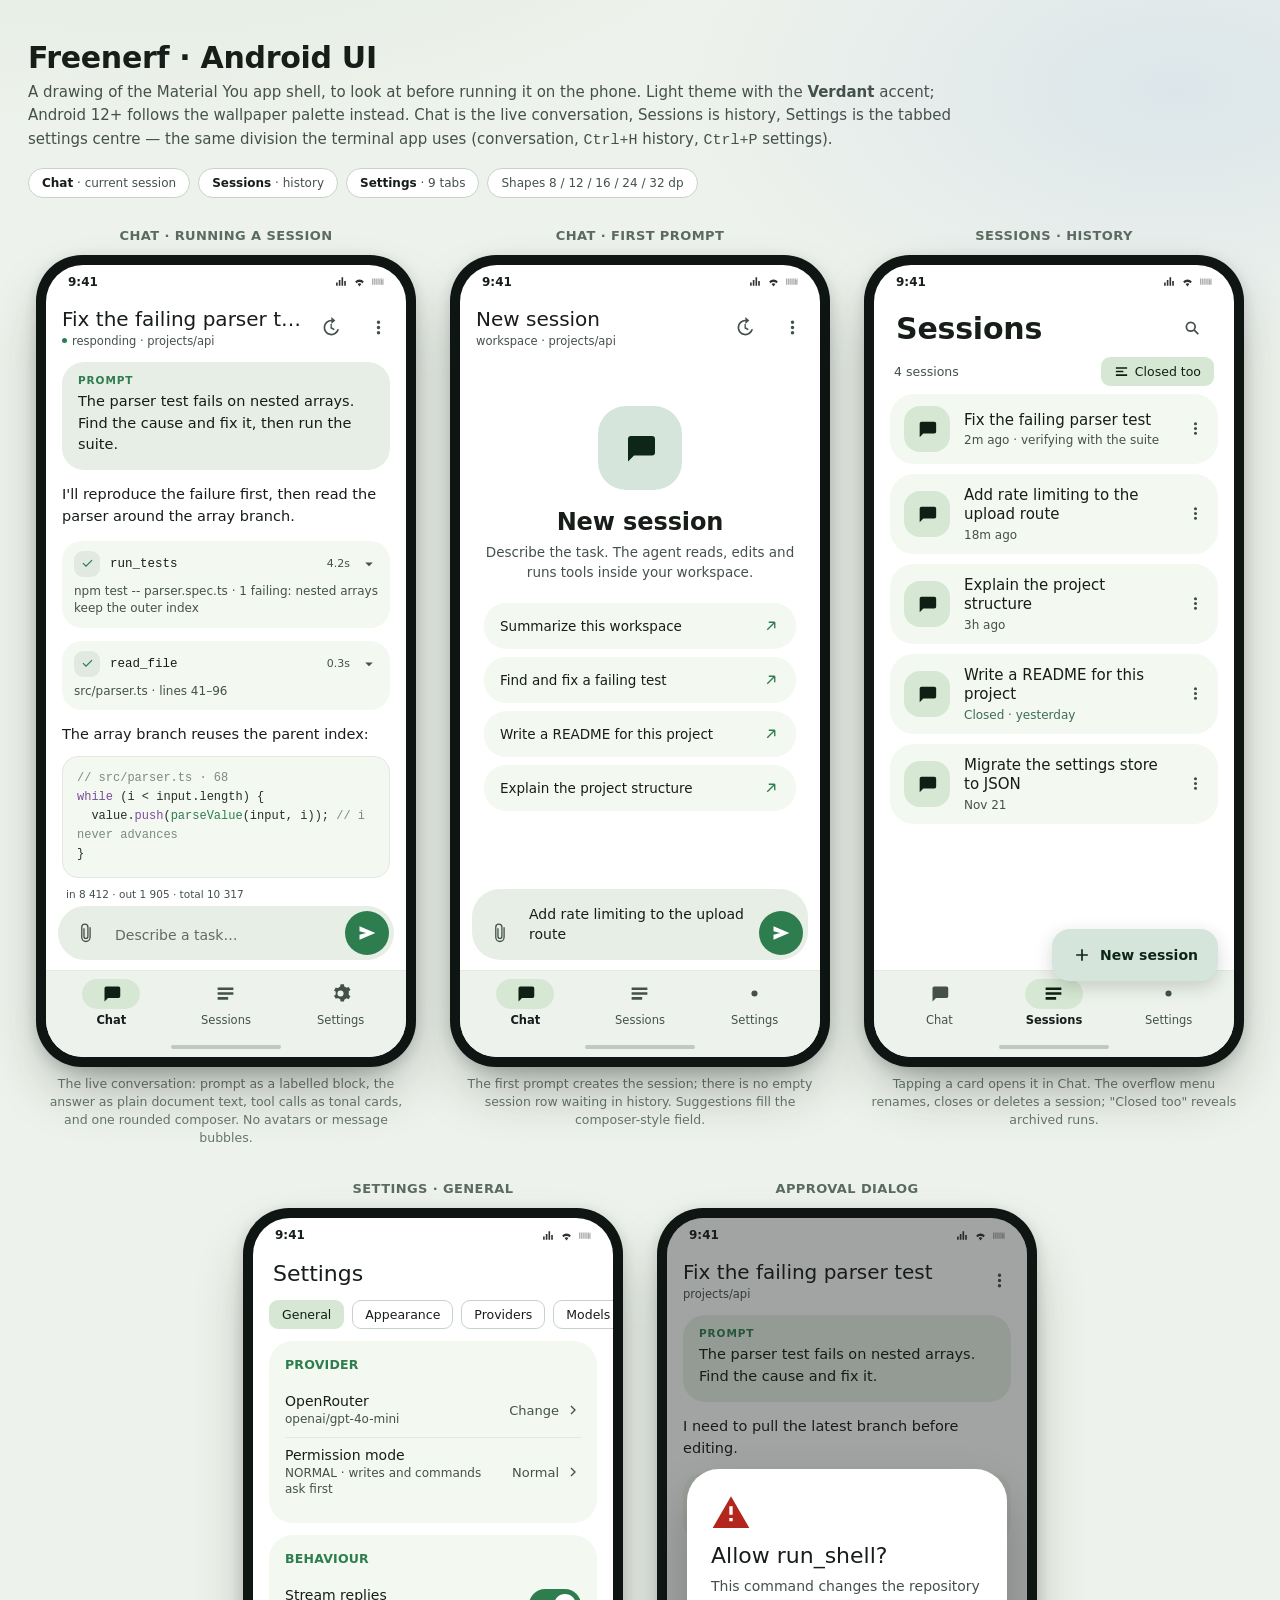
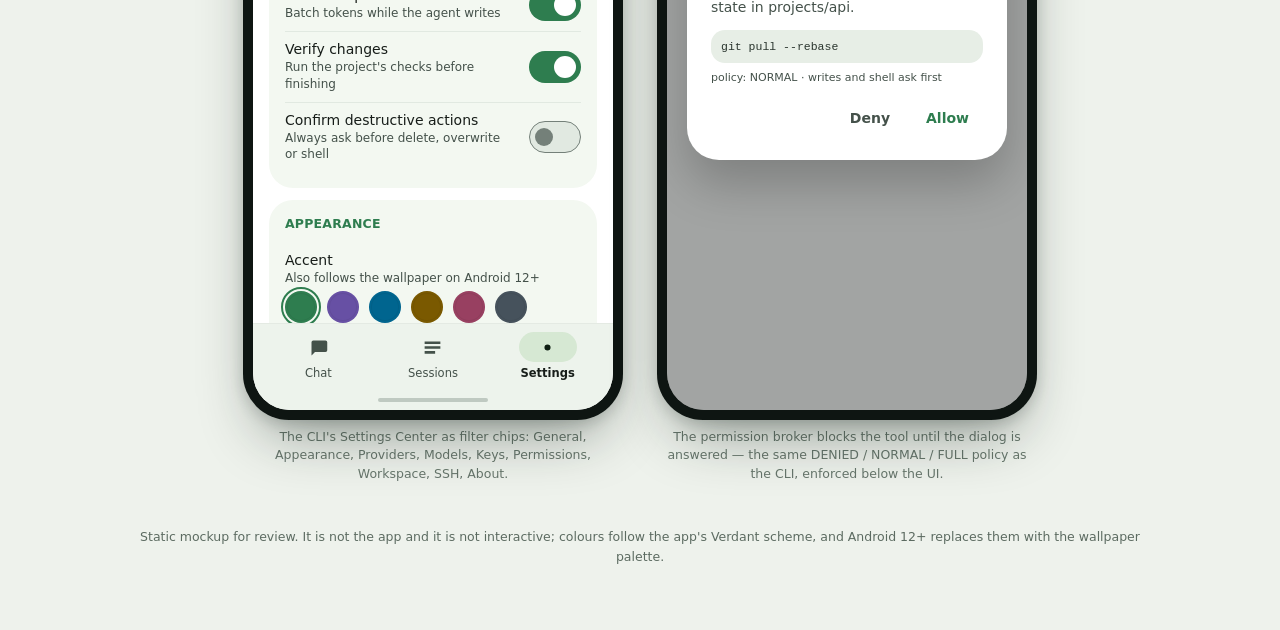
==== android/ui-mockup.html @ 7599ff5b "Update new Android app UI and web(UI only, not full feature yet) version" ====
<!doctype html>
<html lang="en">
<head>
<meta charset="utf-8" />
<meta name="viewport" content="width=device-width, initial-scale=1" />
<title>Freenerf · Android UI mockup</title>
<style>
  :root{
    --primary:#2E7D4F; --on-primary:#ffffff;
    --primary-container:#D5E5DC; --on-primary-container:#0E2618;
    --secondary:#52634F; --secondary-container:#D6E8D3; --on-secondary-container:#0F1F13;
    --tertiary:#3F6B5A; --tertiary-container:#D9E4DF; --on-tertiary-container:#12251E;
    --surface:#FFFFFF; --surface-low:#F3F8F1; --surface-container:#EDF3EC;
    --surface-high:#E7EEE6; --surface-highest:#E1E9E1;
    --on-surface:#171D19; --on-surface-variant:#44514A;
    --outline:#748079; --outline-variant:#C8D2CA;
    --error:#B3261E; --error-container:#F9DEDC; --on-error-container:#410E0B;
    --bg:#EEF2EC;
  }
  *{box-sizing:border-box; -webkit-font-smoothing:antialiased}
  html,body{margin:0}
  body{
    background:
      radial-gradient(1100px 520px at 12% -8%, #DCE9DD 0%, transparent 60%),
      radial-gradient(900px 500px at 92% 4%, #DCE6EA 0%, transparent 55%),
      var(--bg);
    color:var(--on-surface);
    font-family:"Roboto","Roboto Flex","Google Sans",system-ui,-apple-system,"Segoe UI",sans-serif;
    padding:40px 28px 64px;
  }
  header.page{max-width:1960px;margin:0 auto 30px}
  header.page h1{font-size:30px;font-weight:600;letter-spacing:-.3px;margin:0 0 6px}
  header.page p{margin:0;color:var(--on-surface-variant);font-size:15px;max-width:940px;line-height:1.55}
  .legend{display:flex;gap:8px;flex-wrap:wrap;margin-top:16px}
  .pill{font-size:12px;font-weight:500;padding:7px 13px;border-radius:100px;background:#fff;border:1px solid var(--outline-variant);color:var(--on-surface-variant)}
  .pill b{color:var(--on-surface);font-weight:600}

  .stage{display:flex;gap:34px;align-items:flex-start;justify-content:center;flex-wrap:wrap;max-width:1960px;margin:0 auto}
  .slot{display:flex;flex-direction:column;gap:12px;align-items:center}
  .slot > .caption{font-size:13px;font-weight:600;letter-spacing:.4px;text-transform:uppercase;color:#5C6B61}
  .slot > .note{font-size:12.5px;color:#67766C;max-width:366px;text-align:center;line-height:1.45;margin-top:-4px}

  .phone{
    width:380px;height:812px;border-radius:46px;padding:10px;background:#0E1512;
    box-shadow:0 28px 60px -18px rgba(18,32,24,.45), 0 4px 14px rgba(18,32,24,.16);
    position:relative;flex:0 0 auto;
  }
  .screen{
    width:100%;height:100%;border-radius:37px;overflow:hidden;background:var(--surface);
    display:flex;flex-direction:column;position:relative;
  }
  .statusbar{
    height:34px;display:flex;align-items:center;justify-content:space-between;
    padding:0 22px;font-size:12px;font-weight:600;color:var(--on-surface);flex:0 0 auto;
  }
  .statusbar .icons{display:flex;gap:5px;align-items:center;opacity:.9}
  .statusbar svg{width:13px;height:13px}

  /* top app bar */
  .appbar{display:flex;align-items:center;gap:8px;padding:8px 8px 8px 16px;flex:0 0 auto}
  .appbar .titles{flex:1;min-width:0}
  .appbar h2{margin:0;font-size:20px;font-weight:500;letter-spacing:0;line-height:1.25;
    white-space:nowrap;overflow:hidden;text-overflow:ellipsis}
  .appbar .sub{margin:2px 0 0;font-size:11.5px;color:var(--on-surface-variant);
    white-space:nowrap;overflow:hidden;text-overflow:ellipsis;display:flex;align-items:center;gap:5px}
  .appbar .sub .dot{width:5px;height:5px;border-radius:50%;background:var(--primary)}
  .ibtn{width:40px;height:40px;border-radius:50%;display:grid;place-items:center;color:var(--on-surface-variant);flex:0 0 auto}
  .ibtn.primary{color:var(--primary)}
  .ibtn svg{width:21px;height:21px}
  .large-head{padding:10px 22px 6px}
  .large-head h2{margin:0;font-size:30px;font-weight:600;letter-spacing:-.2px}

  /* chat body */
  .body{flex:1;overflow:hidden;padding:6px 16px 0;display:flex;flex-direction:column;gap:13px}
  .prompt{background:var(--surface-high);border-radius:22px;padding:12px 16px 14px}
  .prompt .label{font-size:10.5px;font-weight:700;letter-spacing:.9px;color:var(--primary);margin-bottom:5px}
  .prompt p{margin:0;font-size:14.5px;line-height:1.5}
  .agent{font-size:14.5px;line-height:1.55;color:var(--on-surface)}
  .agent p{margin:0 0 10px}
  .agent p:last-child{margin-bottom:0}
  .agent code{font-family:"Roboto Mono",ui-monospace,Menlo,monospace;font-size:13px;
    background:var(--surface-container);padding:1.5px 5px;border-radius:6px}
  .code{background:var(--surface-low);border:1px solid var(--surface-highest);border-radius:16px;
    padding:12px 14px;font-family:"Roboto Mono",ui-monospace,Menlo,monospace;font-size:12px;line-height:1.6;
    color:#243029;overflow:hidden}
  .code .k{color:#7A4E9B}.code .s{color:#2E7D4F}.code .c{color:#7C8A80}

  .tool{background:var(--surface-low);border-radius:20px;padding:10px 12px}
  .tool .head{display:flex;align-items:center;gap:10px}
  .tool .ico{width:26px;height:26px;border-radius:9px;background:var(--surface-highest);display:grid;place-items:center;flex:0 0 auto}
  .tool .ico svg{width:15px;height:15px}
  .tool .ico.done{color:var(--primary)}
  .tool .ico.fail{color:var(--error)}
  .tool .name{flex:1;font-family:"Roboto Mono",ui-monospace,monospace;font-size:12.5px;font-weight:500;
    white-space:nowrap;overflow:hidden;text-overflow:ellipsis}
  .tool .time{font-size:11px;color:var(--on-surface-variant)}
  .tool .summary{margin:6px 0 0;font-size:12px;line-height:1.45;color:var(--on-surface-variant);
    display:-webkit-box;-webkit-line-clamp:2;-webkit-box-orient:vertical;overflow:hidden}
  .tool .chev{color:var(--on-surface-variant);display:grid;place-items:center}
  .tool .chev svg{width:18px;height:18px}

  .statusline{display:flex;align-items:center;gap:9px;font-size:11.5px;color:var(--primary);
    background:var(--primary-container);color:var(--on-primary-container);
    border-radius:100px;padding:6px 12px;align-self:flex-start}
  .spinner{width:12px;height:12px;border-radius:50%;border:2px solid var(--primary);border-right-color:transparent;
    animation:spin 1s linear infinite}
  @keyframes spin{to{transform:rotate(360deg)}}

  /* composer */
  .composer{flex:0 0 auto;padding:8px 12px 10px;background:var(--surface)}
  .usage{font-size:10.5px;color:var(--on-surface-variant);padding:0 8px 6px}
  .fieldbox{display:flex;align-items:flex-end;gap:4px;background:var(--surface-high);border-radius:28px;padding:5px}
  .fieldbox .placeholder{flex:1;font-size:14px;color:#5F6C64;padding:12px 2px 12px 4px}
  .textarea-mock{flex:1;padding:10px 4px 10px 4px;font-size:14px;line-height:1.45;color:var(--on-surface)}
  .fab-mini{width:44px;height:44px;border-radius:50%;background:var(--primary);color:#fff;display:grid;place-items:center;flex:0 0 auto}
  .fab-mini.tonal{background:var(--secondary-container);color:var(--on-secondary-container)}
  .fab-mini svg{width:20px;height:20px}
  .ibtn.round{width:44px;height:44px}

  /* nav bar */
  .navbar{flex:0 0 auto;display:flex;justify-content:space-around;align-items:center;
    padding:8px 8px 10px;background:var(--surface-container);border-top:1px solid rgba(0,0,0,.04)}
  .navitem{display:flex;flex-direction:column;align-items:center;gap:4px;width:88px;color:var(--on-surface-variant)}
  .navitem .ind{width:58px;height:30px;border-radius:16px;display:grid;place-items:center}
  .navitem.on .ind{background:var(--secondary-container);color:var(--on-secondary-container)}
  .navitem svg{width:21px;height:21px}
  .navitem span{font-size:11.5px;font-weight:500}
  .navitem.on span{color:var(--on-surface);font-weight:600}
  .gesturebar{height:20px;display:grid;place-items:center;background:var(--surface-container);flex:0 0 auto}
  .gesturebar i{display:block;width:110px;height:4px;border-radius:4px;background:#BFC9C1}

  /* sessions */
  .meta-row{display:flex;align-items:center;justify-content:space-between;padding:2px 20px 8px}
  .meta-row .count{font-size:12.5px;font-weight:500;color:var(--on-surface-variant)}
  .chip{display:inline-flex;align-items:center;gap:6px;border:1px solid var(--outline-variant);
    border-radius:9px;padding:6px 12px;font-size:12.5px;font-weight:500;color:var(--on-surface)}
  .chip.sel{background:var(--secondary-container);border-color:transparent;color:var(--on-secondary-container)}
  .chip svg{width:15px;height:15px}
  .cards{flex:1;overflow:hidden;padding:0 16px;display:flex;flex-direction:column;gap:10px}
  .card{background:var(--surface-low);border-radius:24px;padding:12px 4px 12px 14px;display:flex;align-items:center;gap:14px}
  .card .tile{width:46px;height:46px;border-radius:16px;background:var(--secondary-container);
    color:var(--on-secondary-container);display:grid;place-items:center;flex:0 0 auto}
  .card .tile svg{width:22px;height:22px}
  .card .txt{flex:1;min-width:0}
  .card .ttl{font-size:15px;font-weight:500;line-height:1.3;margin:0;
    display:-webkit-box;-webkit-line-clamp:2;-webkit-box-orient:vertical;overflow:hidden}
  .card .sub2{margin:3px 0 0;font-size:12px;color:var(--on-surface-variant);
    white-space:nowrap;overflow:hidden;text-overflow:ellipsis}
  .card .sub2.closed{color:var(--tertiary)}
  .card .more{width:38px;height:38px;border-radius:50%;display:grid;place-items:center;color:var(--on-surface-variant);flex:0 0 auto}
  .card .more svg{width:19px;height:19px}
  .fab-wrap{position:absolute;right:16px;bottom:76px}
  .fab{display:inline-flex;align-items:center;gap:8px;background:var(--primary-container);
    color:var(--on-primary-container);border-radius:18px;padding:16px 20px;font-size:14px;font-weight:600;
    box-shadow:0 6px 18px rgba(18,32,24,.18)}
  .fab svg{width:20px;height:20px}

  /* empty chat */
  .empty{flex:1;display:flex;flex-direction:column;justify-content:center;padding:0 24px 12px;text-align:center}
  .hero{width:84px;height:84px;border-radius:28px;background:var(--primary-container);
    color:var(--on-primary-container);display:grid;place-items:center;margin:0 auto 18px}
  .hero svg{width:36px;height:36px}
  .empty h3{margin:0;font-size:24px;font-weight:600;letter-spacing:-.1px}
  .empty p{margin:6px 0 20px;font-size:13.5px;line-height:1.5;color:var(--on-surface-variant)}
  .sugg{background:var(--surface-low);border-radius:22px;padding:14px 16px;display:flex;
    align-items:center;gap:12px;font-size:13.5px;text-align:left;margin-bottom:8px}
  .sugg span{flex:1}
  .sugg svg{width:18px;height:18px;color:var(--primary);flex:0 0 auto}

  /* settings */
  .chips-row{display:flex;gap:8px;padding:4px 16px 12px;overflow:hidden}
  .scroll{flex:1;overflow:hidden;padding:0 16px 16px;display:flex;flex-direction:column;gap:12px}
  .group{background:var(--surface-low);border-radius:24px;padding:16px}
  .group h4{margin:0 0 12px;font-size:12.5px;font-weight:700;letter-spacing:.2px;color:var(--primary)}
  .row{display:flex;align-items:center;gap:14px;padding:9px 0}
  .row + .row{border-top:1px solid var(--surface-highest)}
  .row .rt{flex:1;min-width:0}
  .row .rt b{display:block;font-size:14px;font-weight:500}
  .row .rt small{display:block;font-size:12px;color:var(--on-surface-variant);margin-top:2px;line-height:1.4}
  .switch{width:52px;height:32px;border-radius:20px;background:var(--primary);position:relative;flex:0 0 auto}
  .switch i{position:absolute;top:5px;right:5px;width:22px;height:22px;border-radius:50%;background:#fff}
  .switch.off{background:var(--surface-highest);border:1px solid var(--outline)}
  .switch.off i{right:auto;left:5px;width:18px;height:18px;top:6px;background:var(--outline)}
  .value{font-size:13px;color:var(--on-surface-variant);display:flex;align-items:center;gap:6px}
  .value svg{width:16px;height:16px}
  .swatches{display:flex;gap:10px;margin-top:4px}
  .sw{width:32px;height:32px;border-radius:50%;border:2px solid transparent;box-shadow:inset 0 0 0 1px rgba(0,0,0,.06)}
  .sw.on{outline:2px solid var(--primary);outline-offset:2px}

  /* dialog */
  .scrim{position:absolute;inset:0;background:rgba(23,29,25,.4);display:grid;place-items:center;padding:20px}
  .dialog{background:#fff;border-radius:32px;padding:24px;width:100%;box-shadow:0 24px 48px rgba(0,0,0,.22)}
  .dialog .dico{width:40px;height:40px;border-radius:50%;display:grid;place-items:center;color:var(--error);margin-bottom:10px}
  .dialog h3{margin:0 0 8px;font-size:22px;font-weight:500}
  .dialog p{margin:0 0 12px;font-size:14px;line-height:1.5;color:var(--on-surface-variant)}
  .dialog .detail{background:var(--surface-high);border-radius:14px;padding:10px;font-family:"Roboto Mono",monospace;font-size:11.5px;color:#2A352E}
  .dialog .policy{font-size:11px;color:var(--on-surface-variant);margin-top:8px}
  .dialog .acts{display:flex;justify-content:flex-end;gap:8px;margin-top:16px}
  .txtbtn{font-size:14px;font-weight:600;color:var(--primary);padding:10px 14px;border-radius:100px}

  footer{max-width:1000px;margin:44px auto 0;color:#5C6B61;font-size:12.5px;line-height:1.6;text-align:center}
</style>
</head>
<body>

<header class="page">
  <h1>Freenerf · Android UI</h1>
  <p>A drawing of the Material You app shell, to look at before running it on the phone. Light theme with the
     <b>Verdant</b> accent; Android 12+ follows the wallpaper palette instead. Chat is the live conversation,
     Sessions is history, Settings is the tabbed settings centre — the same division the terminal app uses
     (conversation, <code>Ctrl+H</code> history, <code>Ctrl+P</code> settings).</p>
  <div class="legend">
    <span class="pill"><b>Chat</b> · current session</span>
    <span class="pill"><b>Sessions</b> · history</span>
    <span class="pill"><b>Settings</b> · 9 tabs</span>
    <span class="pill">Shapes 8 / 12 / 16 / 24 / 32 dp</span>
  </div>
</header>

<div class="stage">

  <!-- CHAT: active session -->
  <div class="slot">
    <div class="caption">Chat · running a session</div>
    <div class="phone"><div class="screen">
      <div class="statusbar"><span>9:41</span><span class="icons">
        <svg viewBox="0 0 24 24" fill="currentColor"><path d="M2 20h3v-6H2v6zm5 0h3V9H7v11zm5 0h3V4h-3v16zm5 0h3v-9h-3v9z"/></svg>
        <svg viewBox="0 0 24 24" fill="currentColor"><path d="M12 21l3.5-4.4A5.6 5.6 0 0 0 12 15a5.6 5.6 0 0 0-3.5 1.6L12 21zM12 13a7.9 7.9 0 0 1 5.5 2.2L20 12A11.9 11.9 0 0 0 12 8.4 11.9 11.9 0 0 0 4 12l2.5 3.2A7.9 7.9 0 0 1 12 13z"/></svg>
        <svg viewBox="0 0 24 24" fill="currentColor"><path d="M1.8 6.6h2.6V18H1.8V6.6zm3.9 0h2.6V18H5.7V6.6zm3.9 0h2.6V18H9.6V6.6zm3.9 0h2.6V18h-2.6V6.6zm3.9 0h2.6V18h-2.6V6.6zM19 9h2v9h-2V9zm2.4-2.4h1.8V18h-1.8V6.6z" opacity=".4"/></svg>
      </span></div>

      <div class="appbar">
        <div class="titles">
          <h2>Fix the failing parser test</h2>
          <p class="sub"><span class="dot"></span>responding · projects/api</p>
        </div>
        <div class="ibtn" title="Session history">
          <svg viewBox="0 0 24 24" fill="currentColor"><path d="M13 3a9 9 0 1 0 8.8 11h-2.1A7 7 0 1 1 13 5v3l4.5-4L13 0v3zM12 8v5l4 2 .8-1.4-3.3-2V8H12z"/></svg>
        </div>
        <div class="ibtn" title="Session menu">
          <svg viewBox="0 0 24 24" fill="currentColor"><path d="M12 8a2 2 0 1 0 0-4 2 2 0 0 0 0 4zm0 6a2 2 0 1 0 0-4 2 2 0 0 0 0 4zm0 6a2 2 0 1 0 0-4 2 2 0 0 0 0 4z"/></svg>
        </div>
      </div>

      <div class="body">
        <div class="prompt">
          <div class="label">PROMPT</div>
          <p>The parser test fails on nested arrays. Find the cause and fix it, then run the suite.</p>
        </div>

        <div class="agent"><p>I'll reproduce the failure first, then read the parser around the array branch.</p></div>

        <div class="tool">
          <div class="head">
            <div class="ico done"><svg viewBox="0 0 24 24" fill="currentColor"><path d="M9.6 17.6 4 12l1.4-1.4 4.2 4.2 9-9L20 7.2l-10.4 10.4z"/></svg></div>
            <div class="name">run_tests</div>
            <div class="time">4.2s</div>
            <div class="chev"><svg viewBox="0 0 24 24" fill="currentColor"><path d="m7 10 5 5 5-5z"/></svg></div>
          </div>
          <p class="summary">npm test -- parser.spec.ts · 1 failing: nested arrays keep the outer index</p>
        </div>

        <div class="tool">
          <div class="head">
            <div class="ico done"><svg viewBox="0 0 24 24" fill="currentColor"><path d="M9.6 17.6 4 12l1.4-1.4 4.2 4.2 9-9L20 7.2l-10.4 10.4z"/></svg></div>
            <div class="name">read_file</div>
            <div class="time">0.3s</div>
            <div class="chev"><svg viewBox="0 0 24 24" fill="currentColor"><path d="m7 10 5 5 5-5z"/></svg></div>
          </div>
          <p class="summary">src/parser.ts · lines 41–96</p>
        </div>

        <div class="agent">
          <p>The array branch reuses the parent index:</p>
          <div class="code"><span class="c">// src/parser.ts · 68</span><br/>
            <span class="k">while</span> (i &lt; input.length) {<br/>
            &nbsp;&nbsp;value.<span class="k">push</span>(<span class="s">parseValue</span>(input, i)); <span class="c">// i never advances</span><br/>
            }</div>
        </div>

        <div class="tool">
          <div class="head">
            <div class="ico done"><svg viewBox="0 0 24 24" fill="currentColor"><path d="M9.6 17.6 4 12l1.4-1.4 4.2 4.2 9-9L20 7.2l-10.4 10.4z"/></svg></div>
            <div class="name">write_file</div>
            <div class="time">0.2s</div>
            <div class="chev"><svg viewBox="0 0 24 24" fill="currentColor"><path d="m7 10 5 5 5-5z"/></svg></div>
          </div>
          <p class="summary">src/parser.ts · 1 line changed, backup saved</p>
        </div>

        <div class="statusline"><span class="spinner"></span>verifying with the suite…</div>
      </div>

      <div class="composer">
        <div class="usage">in 8 412 · out 1 905 · total 10 317</div>
        <div class="fieldbox">
          <div class="ibtn round" title="Attach file"><svg viewBox="0 0 24 24" fill="currentColor"><path d="M16.5 6v11.5a4 4 0 0 1-8 0V6a2.75 2.75 0 1 1 5.5 0v10.5a1.5 1.5 0 0 1-3 0V7H9.5v9.5a3 3 0 0 0 6 0V6a4.25 4.25 0 0 0-8.5 0v11.5a5.5 5.5 0 0 0 11 0V6h-1.5z"/></svg></div>
          <div class="placeholder">Describe a task…</div>
          <div class="fab-mini" title="Send"><svg viewBox="0 0 24 24" fill="currentColor"><path d="M3 20v-6l8-2-8-2V4l19 8-19 8z"/></svg></div>
        </div>
      </div>

      <div class="navbar">
        <div class="navitem on"><div class="ind"><svg viewBox="0 0 24 24" fill="currentColor"><path d="M4 4h16a2 2 0 0 1 2 2v9a2 2 0 0 1-2 2H8l-4 4V6a2 2 0 0 1 2-2z"/></svg></div><span>Chat</span></div>
        <div class="navitem"><div class="ind"><svg viewBox="0 0 24 24" fill="currentColor"><path d="M3 5h18v3H3V5zm0 5.5h18v3H3v-3zM3 16h12v3H3v-3z"/></svg></div><span>Sessions</span></div>
        <div class="navitem"><div class="ind"><svg viewBox="0 0 24 24" fill="currentColor"><path d="M12 8.5a3.5 3.5 0 1 0 0 7 3.5 3.5 0 0 0 0-7zm9.4 3.5c0 .5 0 1-.1 1.5l2 1.5-2 3.5-2.4-1a8 8 0 0 1-2.6 1.5L16 21h-4l-.3-2.5A8 8 0 0 1 9 17l-2.4 1-2-3.5 2-1.5a10 10 0 0 1 0-3l-2-1.5 2-3.5 2.4 1A8 8 0 0 1 11.6 4L12 1.5h4l.3 2.5A8 8 0 0 1 19 5.5l2.4-1 2 3.5-2 1.5c.1.5.1 1 .1 1.5z"/></svg></div><span>Settings</span></div>
      </div>
      <div class="gesturebar"><i></i></div>
    </div></div>
    <div class="note">The live conversation: prompt as a labelled block, the answer as plain document text, tool calls as tonal cards, and one rounded composer. No avatars or message bubbles.</div>
  </div>

  <!-- CHAT: empty -->
  <div class="slot">
    <div class="caption">Chat · first prompt</div>
    <div class="phone"><div class="screen">
      <div class="statusbar"><span>9:41</span><span class="icons">
        <svg viewBox="0 0 24 24" fill="currentColor"><path d="M2 20h3v-6H2v6zm5 0h3V9H7v11zm5 0h3V4h-3v16zm5 0h3v-9h-3v9z"/></svg>
        <svg viewBox="0 0 24 24" fill="currentColor"><path d="M12 21l3.5-4.4A5.6 5.6 0 0 0 12 15a5.6 5.6 0 0 0-3.5 1.6L12 21zM12 13a7.9 7.9 0 0 1 5.5 2.2L20 12A11.9 11.9 0 0 0 12 8.4 11.9 11.9 0 0 0 4 12l2.5 3.2A7.9 7.9 0 0 1 12 13z"/></svg>
        <svg viewBox="0 0 24 24" fill="currentColor"><path d="M1.8 6.6h2.6V18H1.8V6.6zm3.9 0h2.6V18H5.7V6.6zm3.9 0h2.6V18H9.6V6.6zm3.9 0h2.6V18h-2.6V6.6zm3.9 0h2.6V18h-2.6V6.6zM19 9h2v9h-2V9zm2.4-2.4h1.8V18h-1.8V6.6z" opacity=".4"/></svg>
      </span></div>

      <div class="appbar">
        <div class="titles">
          <h2>New session</h2>
          <p class="sub">workspace · projects/api</p>
        </div>
        <div class="ibtn"><svg viewBox="0 0 24 24" fill="currentColor"><path d="M13 3a9 9 0 1 0 8.8 11h-2.1A7 7 0 1 1 13 5v3l4.5-4L13 0v3zM12 8v5l4 2 .8-1.4-3.3-2V8H12z"/></svg></div>
        <div class="ibtn"><svg viewBox="0 0 24 24" fill="currentColor"><path d="M12 8a2 2 0 1 0 0-4 2 2 0 0 0 0 4zm0 6a2 2 0 1 0 0-4 2 2 0 0 0 0 4zm0 6a2 2 0 1 0 0-4 2 2 0 0 0 0 4z"/></svg></div>
      </div>

      <div class="empty">
        <div class="hero"><svg viewBox="0 0 24 24" fill="currentColor"><path d="M4 4h16a2 2 0 0 1 2 2v9a2 2 0 0 1-2 2H8l-4 4V6a2 2 0 0 1 2-2z"/></svg></div>
        <h3>New session</h3>
        <p>Describe the task. The agent reads, edits and runs tools inside your workspace.</p>
        <div class="sugg"><span>Summarize this workspace</span><svg viewBox="0 0 24 24" fill="currentColor"><path d="M7 17 17 7m0 0H9m8 0v8" stroke="currentColor" stroke-width="1.8" fill="none"/></svg></div>
        <div class="sugg"><span>Find and fix a failing test</span><svg viewBox="0 0 24 24" fill="currentColor"><path d="M7 17 17 7m0 0H9m8 0v8" stroke="currentColor" stroke-width="1.8" fill="none"/></svg></div>
        <div class="sugg"><span>Write a README for this project</span><svg viewBox="0 0 24 24" fill="currentColor"><path d="M7 17 17 7m0 0H9m8 0v8" stroke="currentColor" stroke-width="1.8" fill="none"/></svg></div>
        <div class="sugg"><span>Explain the project structure</span><svg viewBox="0 0 24 24" fill="currentColor"><path d="M7 17 17 7m0 0H9m8 0v8" stroke="currentColor" stroke-width="1.8" fill="none"/></svg></div>
      </div>

      <div class="composer">
        <div class="fieldbox">
          <div class="ibtn round"><svg viewBox="0 0 24 24" fill="currentColor"><path d="M16.5 6v11.5a4 4 0 0 1-8 0V6a2.75 2.75 0 1 1 5.5 0v10.5a1.5 1.5 0 0 1-3 0V7H9.5v9.5a3 3 0 0 0 6 0V6a4.25 4.25 0 0 0-8.5 0v11.5a5.5 5.5 0 0 0 11 0V6h-1.5z"/></svg></div>
          <div class="textarea-mock">Add rate limiting to the upload route</div>
          <div class="fab-mini"><svg viewBox="0 0 24 24" fill="currentColor"><path d="M3 20v-6l8-2-8-2V4l19 8-19 8z"/></svg></div>
        </div>
      </div>

      <div class="navbar">
        <div class="navitem on"><div class="ind"><svg viewBox="0 0 24 24" fill="currentColor"><path d="M4 4h16a2 2 0 0 1 2 2v9a2 2 0 0 1-2 2H8l-4 4V6a2 2 0 0 1 2-2z"/></svg></div><span>Chat</span></div>
        <div class="navitem"><div class="ind"><svg viewBox="0 0 24 24" fill="currentColor"><path d="M3 5h18v3H3V5zm0 5.5h18v3H3v-3zM3 16h12v3H3v-3z"/></svg></div><span>Sessions</span></div>
        <div class="navitem"><div class="ind"><svg viewBox="0 0 24 24" fill="currentColor"><path d="M12 8.5a3.5 3.5 0 1 0 0 7 3.5 3.5 0 0 0 0-7z"/></svg></div><span>Settings</span></div>
      </div>
      <div class="gesturebar"><i></i></div>
    </div></div>
    <div class="note">The first prompt creates the session; there is no empty session row waiting in history. Suggestions fill the composer-style field.</div>
  </div>

  <!-- SESSIONS -->
  <div class="slot">
    <div class="caption">Sessions · history</div>
    <div class="phone"><div class="screen">
      <div class="statusbar"><span>9:41</span><span class="icons">
        <svg viewBox="0 0 24 24" fill="currentColor"><path d="M2 20h3v-6H2v6zm5 0h3V9H7v11zm5 0h3V4h-3v16zm5 0h3v-9h-3v9z"/></svg>
        <svg viewBox="0 0 24 24" fill="currentColor"><path d="M12 21l3.5-4.4A5.6 5.6 0 0 0 12 15a5.6 5.6 0 0 0-3.5 1.6L12 21zM12 13a7.9 7.9 0 0 1 5.5 2.2L20 12A11.9 11.9 0 0 0 12 8.4 11.9 11.9 0 0 0 4 12l2.5 3.2A7.9 7.9 0 0 1 12 13z"/></svg>
        <svg viewBox="0 0 24 24" fill="currentColor"><path d="M1.8 6.6h2.6V18H1.8V6.6zm3.9 0h2.6V18H5.7V6.6zm3.9 0h2.6V18H9.6V6.6zm3.9 0h2.6V18h-2.6V6.6zm3.9 0h2.6V18h-2.6V6.6zM19 9h2v9h-2V9zm2.4-2.4h1.8V18h-1.8V6.6z" opacity=".4"/></svg>
      </span></div>

      <div class="large-head" style="display:flex;align-items:center;justify-content:space-between">
        <h2>Sessions</h2>
        <div class="ibtn"><svg viewBox="0 0 24 24" fill="currentColor"><path d="M10 4a6 6 0 1 0 3.6 10.8l4.3 4.3 1.4-1.4-4.3-4.3A6 6 0 0 0 10 4zm0 2a4 4 0 1 1 0 8 4 4 0 0 1 0-8z"/></svg></div>
      </div>

      <div class="meta-row">
        <span class="count">4 sessions</span>
        <span class="chip sel"><svg viewBox="0 0 24 24" fill="currentColor"><path d="M3 5h18v2.6H3V5zm0 5.7h12v2.6H3v-2.6zM3 16.4h18v2.6H3v-2.6z"/></svg>Closed too</span>
      </div>

      <div class="cards">
        <div class="card">
          <div class="tile"><svg viewBox="0 0 24 24" fill="currentColor"><path d="M4 4h16a2 2 0 0 1 2 2v9a2 2 0 0 1-2 2H8l-4 4V6a2 2 0 0 1 2-2z"/></svg></div>
          <div class="txt"><p class="ttl">Fix the failing parser test</p><p class="sub2">2m ago · verifying with the suite</p></div>
          <div class="more"><svg viewBox="0 0 24 24" fill="currentColor"><path d="M12 8a2 2 0 1 0 0-4 2 2 0 0 0 0 4zm0 6a2 2 0 1 0 0-4 2 2 0 0 0 0 4zm0 6a2 2 0 1 0 0-4 2 2 0 0 0 0 4z"/></svg></div>
        </div>
        <div class="card">
          <div class="tile"><svg viewBox="0 0 24 24" fill="currentColor"><path d="M4 4h16a2 2 0 0 1 2 2v9a2 2 0 0 1-2 2H8l-4 4V6a2 2 0 0 1 2-2z"/></svg></div>
          <div class="txt"><p class="ttl">Add rate limiting to the upload route</p><p class="sub2">18m ago</p></div>
          <div class="more"><svg viewBox="0 0 24 24" fill="currentColor"><path d="M12 8a2 2 0 1 0 0-4 2 2 0 0 0 0 4zm0 6a2 2 0 1 0 0-4 2 2 0 0 0 0 4zm0 6a2 2 0 1 0 0-4 2 2 0 0 0 0 4z"/></svg></div>
        </div>
        <div class="card">
          <div class="tile"><svg viewBox="0 0 24 24" fill="currentColor"><path d="M4 4h16a2 2 0 0 1 2 2v9a2 2 0 0 1-2 2H8l-4 4V6a2 2 0 0 1 2-2z"/></svg></div>
          <div class="txt"><p class="ttl">Explain the project structure</p><p class="sub2">3h ago</p></div>
          <div class="more"><svg viewBox="0 0 24 24" fill="currentColor"><path d="M12 8a2 2 0 1 0 0-4 2 2 0 0 0 0 4zm0 6a2 2 0 1 0 0-4 2 2 0 0 0 0 4zm0 6a2 2 0 1 0 0-4 2 2 0 0 0 0 4z"/></svg></div>
        </div>
        <div class="card">
          <div class="tile"><svg viewBox="0 0 24 24" fill="currentColor"><path d="M4 4h16a2 2 0 0 1 2 2v9a2 2 0 0 1-2 2H8l-4 4V6a2 2 0 0 1 2-2z"/></svg></div>
          <div class="txt"><p class="ttl">Write a README for this project</p><p class="sub2 closed">Closed · yesterday</p></div>
          <div class="more"><svg viewBox="0 0 24 24" fill="currentColor"><path d="M12 8a2 2 0 1 0 0-4 2 2 0 0 0 0 4zm0 6a2 2 0 1 0 0-4 2 2 0 0 0 0 4zm0 6a2 2 0 1 0 0-4 2 2 0 0 0 0 4z"/></svg></div>
        </div>
        <div class="card">
          <div class="tile"><svg viewBox="0 0 24 24" fill="currentColor"><path d="M4 4h16a2 2 0 0 1 2 2v9a2 2 0 0 1-2 2H8l-4 4V6a2 2 0 0 1 2-2z"/></svg></div>
          <div class="txt"><p class="ttl">Migrate the settings store to JSON</p><p class="sub2">Nov 21</p></div>
          <div class="more"><svg viewBox="0 0 24 24" fill="currentColor"><path d="M12 8a2 2 0 1 0 0-4 2 2 0 0 0 0 4zm0 6a2 2 0 1 0 0-4 2 2 0 0 0 0 4zm0 6a2 2 0 1 0 0-4 2 2 0 0 0 0 4z"/></svg></div>
        </div>
      </div>

      <div class="fab-wrap"><div class="fab"><svg viewBox="0 0 24 24" fill="currentColor"><path d="M11 5h2v6h6v2h-6v6h-2v-6H5v-2h6V5z"/></svg>New session</div></div>

      <div class="navbar">
        <div class="navitem"><div class="ind"><svg viewBox="0 0 24 24" fill="currentColor"><path d="M4 4h16a2 2 0 0 1 2 2v9a2 2 0 0 1-2 2H8l-4 4V6a2 2 0 0 1 2-2z"/></svg></div><span>Chat</span></div>
        <div class="navitem on"><div class="ind"><svg viewBox="0 0 24 24" fill="currentColor"><path d="M3 5h18v3H3V5zm0 5.5h18v3H3v-3zM3 16h12v3H3v-3z"/></svg></div><span>Sessions</span></div>
        <div class="navitem"><div class="ind"><svg viewBox="0 0 24 24" fill="currentColor"><path d="M12 8.5a3.5 3.5 0 1 0 0 7 3.5 3.5 0 0 0 0-7z"/></svg></div><span>Settings</span></div>
      </div>
      <div class="gesturebar"><i></i></div>
    </div></div>
    <div class="note">Tapping a card opens it in Chat. The overflow menu renames, closes or deletes a session; "Closed too" reveals archived runs.</div>
  </div>

  <!-- SETTINGS -->
  <div class="slot">
    <div class="caption">Settings · General</div>
    <div class="phone"><div class="screen">
      <div class="statusbar"><span>9:41</span><span class="icons">
        <svg viewBox="0 0 24 24" fill="currentColor"><path d="M2 20h3v-6H2v6zm5 0h3V9H7v11zm5 0h3V4h-3v16zm5 0h3v-9h-3v9z"/></svg>
        <svg viewBox="0 0 24 24" fill="currentColor"><path d="M12 21l3.5-4.4A5.6 5.6 0 0 0 12 15a5.6 5.6 0 0 0-3.5 1.6L12 21zM12 13a7.9 7.9 0 0 1 5.5 2.2L20 12A11.9 11.9 0 0 0 12 8.4 11.9 11.9 0 0 0 4 12l2.5 3.2A7.9 7.9 0 0 1 12 13z"/></svg>
        <svg viewBox="0 0 24 24" fill="currentColor"><path d="M1.8 6.6h2.6V18H1.8V6.6zm3.9 0h2.6V18H5.7V6.6zm3.9 0h2.6V18H9.6V6.6zm3.9 0h2.6V18h-2.6V6.6zm3.9 0h2.6V18h-2.6V6.6zM19 9h2v9h-2V9zm2.4-2.4h1.8V18h-1.8V6.6z" opacity=".4"/></svg>
      </span></div>

      <div class="appbar" style="padding-left:20px"><div class="titles"><h2 style="font-size:22px">Settings</h2></div></div>

      <div class="chips-row">
        <span class="chip sel">General</span>
        <span class="chip">Appearance</span>
        <span class="chip">Providers</span>
        <span class="chip">Models</span>
      </div>

      <div class="scroll">
        <div class="group">
          <h4>PROVIDER</h4>
          <div class="row">
            <div class="rt"><b>OpenRouter</b><small>openai/gpt-4o-mini</small></div>
            <span class="value">Change <svg viewBox="0 0 24 24" fill="currentColor"><path d="m9 6 6 6-6 6" stroke="currentColor" stroke-width="2" fill="none"/></svg></span>
          </div>
          <div class="row">
            <div class="rt"><b>Permission mode</b><small>NORMAL · writes and commands ask first</small></div>
            <span class="value">Normal <svg viewBox="0 0 24 24" fill="currentColor"><path d="m9 6 6 6-6 6" stroke="currentColor" stroke-width="2" fill="none"/></svg></span>
          </div>
        </div>

        <div class="group">
          <h4>BEHAVIOUR</h4>
          <div class="row">
            <div class="rt"><b>Stream replies</b><small>Batch tokens while the agent writes</small></div>
            <div class="switch"><i></i></div>
          </div>
          <div class="row">
            <div class="rt"><b>Verify changes</b><small>Run the project's checks before finishing</small></div>
            <div class="switch"><i></i></div>
          </div>
          <div class="row">
            <div class="rt"><b>Confirm destructive actions</b><small>Always ask before delete, overwrite or shell</small></div>
            <div class="switch off"><i></i></div>
          </div>
        </div>

        <div class="group">
          <h4>APPEARANCE</h4>
          <div class="row" style="border:0;display:block">
            <div class="rt"><b>Accent</b><small>Also follows the wallpaper on Android 12+</small></div>
            <div class="swatches">
              <span class="sw on" style="background:#2E7D4F"></span>
              <span class="sw" style="background:#6750A4"></span>
              <span class="sw" style="background:#00658F"></span>
              <span class="sw" style="background:#7A5900"></span>
              <span class="sw" style="background:#984061"></span>
              <span class="sw" style="background:#46525C"></span>
            </div>
          </div>
        </div>
      </div>

      <div class="navbar">
        <div class="navitem"><div class="ind"><svg viewBox="0 0 24 24" fill="currentColor"><path d="M4 4h16a2 2 0 0 1 2 2v9a2 2 0 0 1-2 2H8l-4 4V6a2 2 0 0 1 2-2z"/></svg></div><span>Chat</span></div>
        <div class="navitem"><div class="ind"><svg viewBox="0 0 24 24" fill="currentColor"><path d="M3 5h18v3H3V5zm0 5.5h18v3H3v-3zM3 16h12v3H3v-3z"/></svg></div><span>Sessions</span></div>
        <div class="navitem on"><div class="ind"><svg viewBox="0 0 24 24" fill="currentColor"><path d="M12 8.5a3.5 3.5 0 1 0 0 7 3.5 3.5 0 0 0 0-7z"/></svg></div><span>Settings</span></div>
      </div>
      <div class="gesturebar"><i></i></div>
    </div></div>
    <div class="note">The CLI's Settings Center as filter chips: General, Appearance, Providers, Models, Keys, Permissions, Workspace, SSH, About.</div>
  </div>

  <!-- APPROVAL DIALOG -->
  <div class="slot">
    <div class="caption">Approval dialog</div>
    <div class="phone"><div class="screen">
      <div class="statusbar"><span>9:41</span><span class="icons">
        <svg viewBox="0 0 24 24" fill="currentColor"><path d="M2 20h3v-6H2v6zm5 0h3V9H7v11zm5 0h3V4h-3v16zm5 0h3v-9h-3v9z"/></svg>
        <svg viewBox="0 0 24 24" fill="currentColor"><path d="M12 21l3.5-4.4A5.6 5.6 0 0 0 12 15a5.6 5.6 0 0 0-3.5 1.6L12 21zM12 13a7.9 7.9 0 0 1 5.5 2.2L20 12A11.9 11.9 0 0 0 12 8.4 11.9 11.9 0 0 0 4 12l2.5 3.2A7.9 7.9 0 0 1 12 13z"/></svg>
        <svg viewBox="0 0 24 24" fill="currentColor"><path d="M1.8 6.6h2.6V18H1.8V6.6zm3.9 0h2.6V18H5.7V6.6zm3.9 0h2.6V18H9.6V6.6zm3.9 0h2.6V18h-2.6V6.6zm3.9 0h2.6V18h-2.6V6.6zM19 9h2v9h-2V9zm2.4-2.4h1.8V18h-1.8V6.6z" opacity=".4"/></svg>
      </span></div>

      <div class="appbar">
        <div class="titles"><h2>Fix the failing parser test</h2><p class="sub">projects/api</p></div>
        <div class="ibtn"><svg viewBox="0 0 24 24" fill="currentColor"><path d="M12 8a2 2 0 1 0 0-4 2 2 0 0 0 0 4zm0 6a2 2 0 1 0 0-4 2 2 0 0 0 0 4zm0 6a2 2 0 1 0 0-4 2 2 0 0 0 0 4z"/></svg></div>
      </div>

      <div class="body">
        <div class="prompt"><div class="label">PROMPT</div><p>The parser test fails on nested arrays. Find the cause and fix it.</p></div>
        <div class="agent"><p>I need to pull the latest branch before editing.</p></div>
        <div class="tool">
          <div class="head">
            <div class="ico"><div class="spinner" style="width:14px;height:14px"></div></div>
            <div class="name">run_shell</div>
            <div class="chev"><svg viewBox="0 0 24 24" fill="currentColor"><path d="m7 10 5 5 5-5z"/></svg></div>
          </div>
          <p class="summary">git pull --rebase · waiting for approval</p>
        </div>
      </div>

      <div class="scrim">
        <div class="dialog">
          <div class="dico"><svg viewBox="0 0 24 24" fill="currentColor"><path d="M12 2 1 21h22L12 2zm1 15h-2v-2h2v2zm0-4h-2V8h2v5z"/></svg></div>
          <h3>Allow run_shell?</h3>
          <p>This command changes the repository state in projects/api.</p>
          <div class="detail">git pull --rebase</div>
          <div class="policy">policy: NORMAL · writes and shell ask first</div>
          <div class="acts"><span class="txtbtn" style="color:var(--on-surface-variant)">Deny</span><span class="txtbtn">Allow</span></div>
        </div>
      </div>
    </div></div>
    <div class="note">The permission broker blocks the tool until the dialog is answered — the same DENIED / NORMAL / FULL policy as the CLI, enforced below the UI.</div>
  </div>

</div>

<footer>Static mockup for review. It is not the app and it is not interactive; colours follow the app's Verdant scheme, and Android 12+ replaces them with the wallpaper palette.</footer>
</body>
</html>
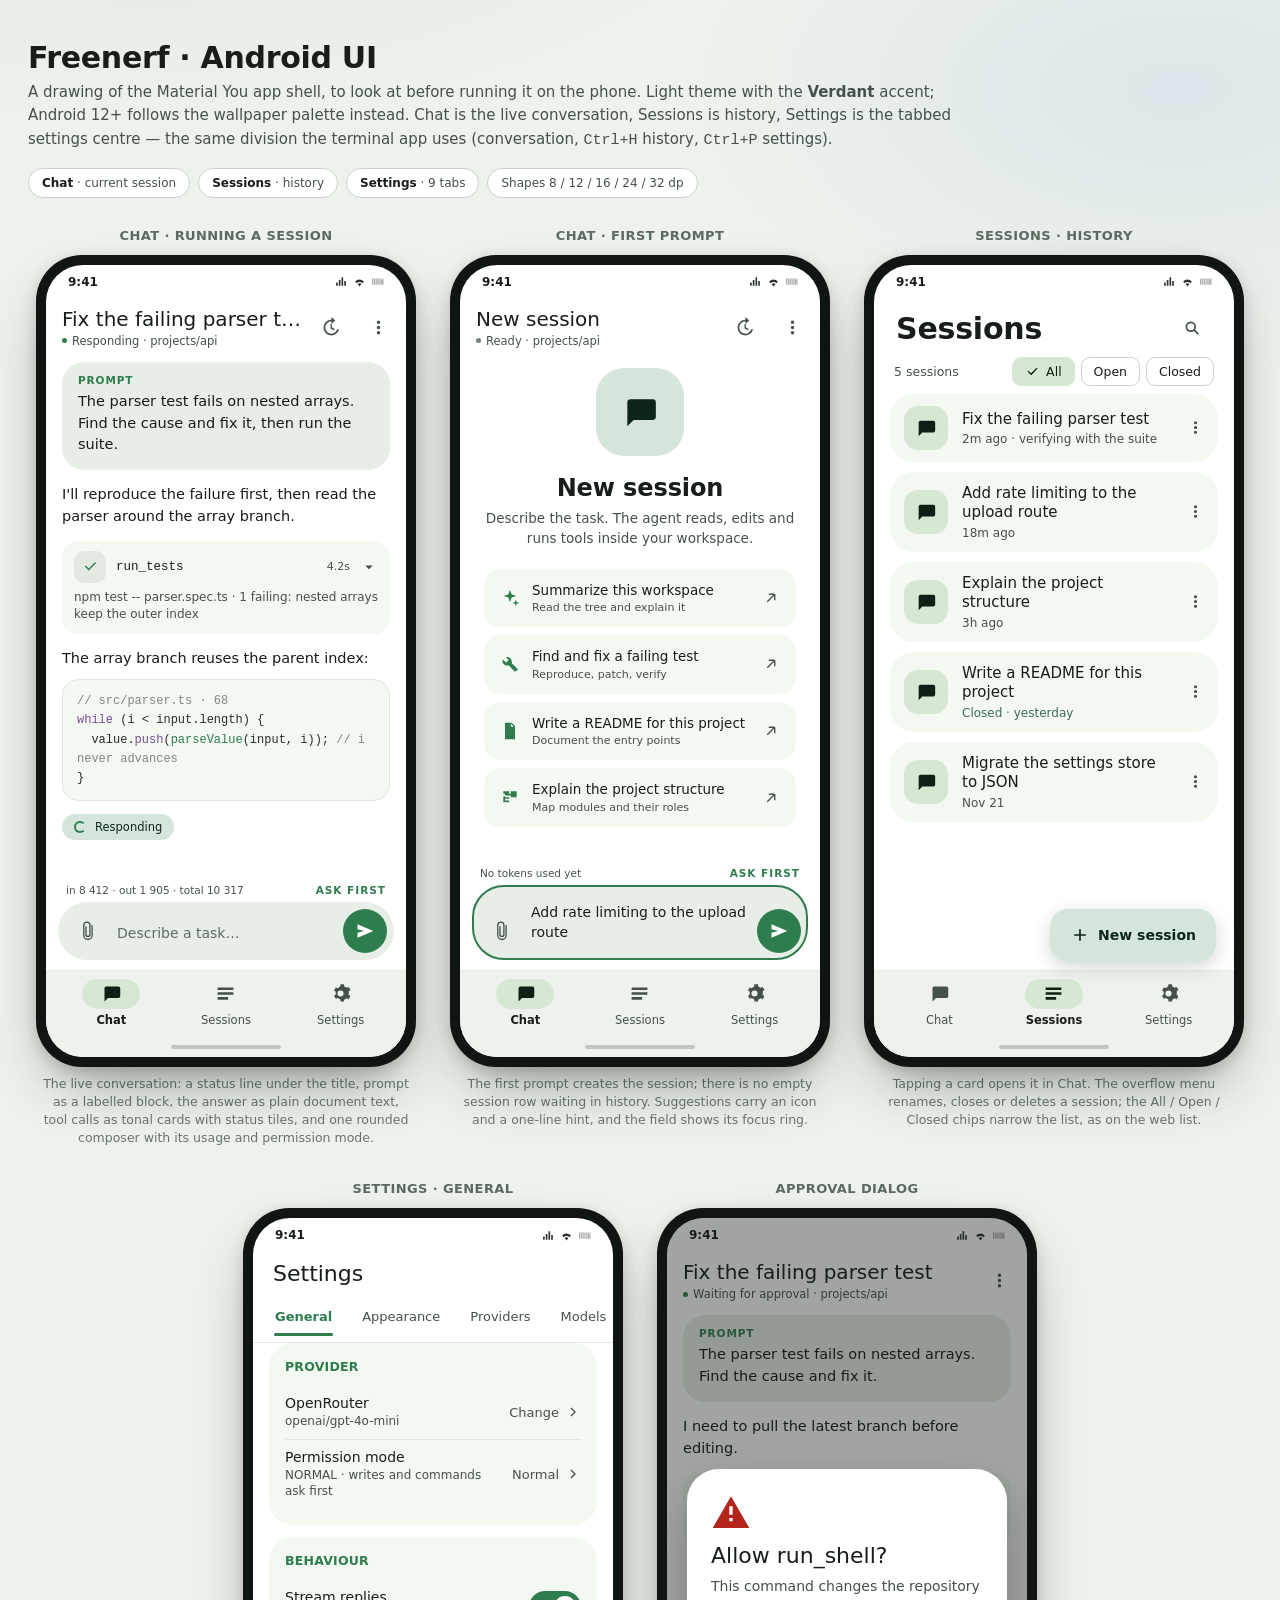
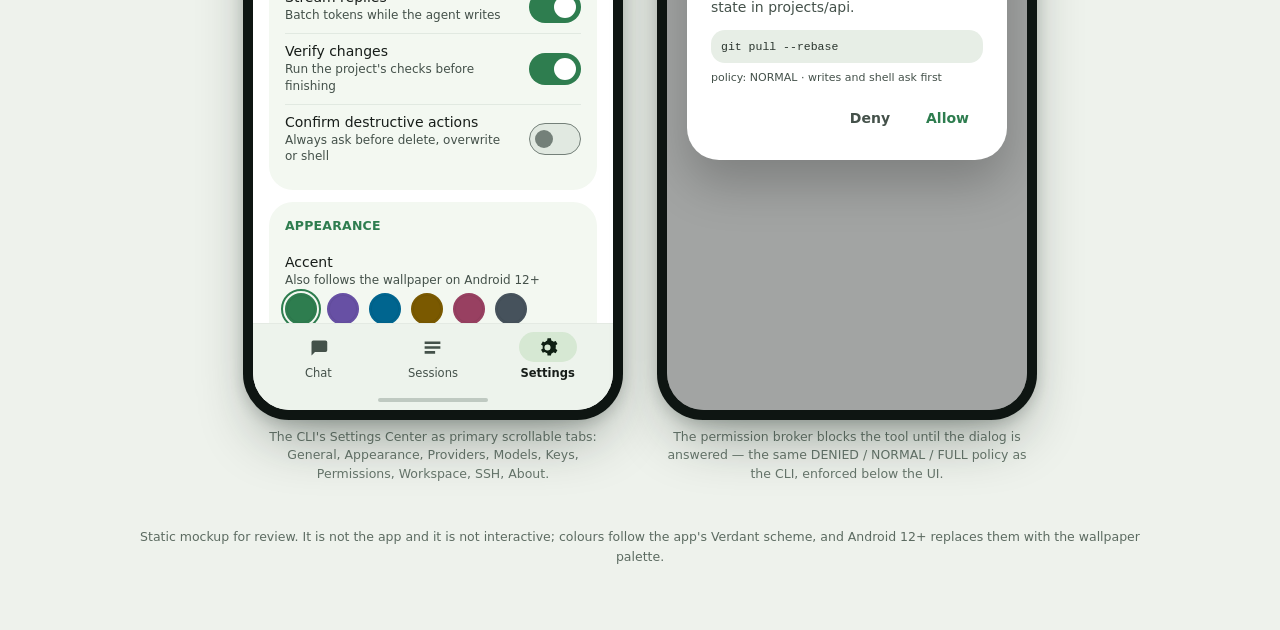
==== commit e33c1d37: "Show the Android screens in the README The Android section described the interface in prose only, so" ====
--- a/android/ui-mockup.html
+++ b/android/ui-mockup.html
@@ -64,6 +64,7 @@
   .appbar .sub{margin:2px 0 0;font-size:11.5px;color:var(--on-surface-variant);
     white-space:nowrap;overflow:hidden;text-overflow:ellipsis;display:flex;align-items:center;gap:5px}
   .appbar .sub .dot{width:5px;height:5px;border-radius:50%;background:var(--primary)}
+  .appbar .sub .dot.idle{background:var(--outline)}
   .ibtn{width:40px;height:40px;border-radius:50%;display:grid;place-items:center;color:var(--on-surface-variant);flex:0 0 auto}
   .ibtn.primary{color:var(--primary)}
   .ibtn svg{width:21px;height:21px}
@@ -85,12 +86,13 @@
     color:#243029;overflow:hidden}
   .code .k{color:#7A4E9B}.code .s{color:#2E7D4F}.code .c{color:#7C8A80}
 
-  .tool{background:var(--surface-low);border-radius:20px;padding:10px 12px}
+  .tool{background:var(--surface-low);border-radius:16px;padding:10px 12px}
   .tool .head{display:flex;align-items:center;gap:10px}
-  .tool .ico{width:26px;height:26px;border-radius:9px;background:var(--surface-highest);display:grid;place-items:center;flex:0 0 auto}
-  .tool .ico svg{width:15px;height:15px}
-  .tool .ico.done{color:var(--primary)}
-  .tool .ico.fail{color:var(--error)}
+  .tool .ico{width:32px;height:32px;border-radius:10px;background:var(--surface-highest);display:grid;place-items:center;flex:0 0 auto}
+  .tool .ico svg{width:17px;height:17px}
+  .tool .ico.done{background:var(--surface-highest);color:var(--primary)}
+  .tool .ico.run{background:var(--tertiary-container);color:var(--on-tertiary-container)}
+  .tool .ico.fail{background:var(--error-container);color:var(--on-error-container)}
   .tool .name{flex:1;font-family:"Roboto Mono",ui-monospace,monospace;font-size:12.5px;font-weight:500;
     white-space:nowrap;overflow:hidden;text-overflow:ellipsis}
   .tool .time{font-size:11px;color:var(--on-surface-variant)}
@@ -108,8 +110,11 @@
 
   /* composer */
   .composer{flex:0 0 auto;padding:8px 12px 10px;background:var(--surface)}
-  .usage{font-size:10.5px;color:var(--on-surface-variant);padding:0 8px 6px}
-  .fieldbox{display:flex;align-items:flex-end;gap:4px;background:var(--surface-high);border-radius:28px;padding:5px}
+  .metarow{display:flex;align-items:center;justify-content:space-between;gap:10px;padding:0 8px 6px}
+  .usage{font-size:10.5px;color:var(--on-surface-variant);white-space:nowrap;overflow:hidden;text-overflow:ellipsis}
+  .mode{font-size:10.5px;font-weight:700;letter-spacing:1px;color:var(--primary);white-space:nowrap}
+  .fieldbox{display:flex;align-items:flex-end;gap:4px;background:var(--surface-high);border-radius:32px;padding:5px;border:2px solid transparent}
+  .fieldbox.focus{border-color:var(--primary)}
   .fieldbox .placeholder{flex:1;font-size:14px;color:#5F6C64;padding:12px 2px 12px 4px}
   .textarea-mock{flex:1;padding:10px 4px 10px 4px;font-size:14px;line-height:1.45;color:var(--on-surface)}
   .fab-mini{width:44px;height:44px;border-radius:50%;background:var(--primary);color:#fff;display:grid;place-items:center;flex:0 0 auto}
@@ -132,13 +137,14 @@
   /* sessions */
   .meta-row{display:flex;align-items:center;justify-content:space-between;padding:2px 20px 8px}
   .meta-row .count{font-size:12.5px;font-weight:500;color:var(--on-surface-variant)}
+  .chips3{display:flex;gap:6px}
   .chip{display:inline-flex;align-items:center;gap:6px;border:1px solid var(--outline-variant);
     border-radius:9px;padding:6px 12px;font-size:12.5px;font-weight:500;color:var(--on-surface)}
   .chip.sel{background:var(--secondary-container);border-color:transparent;color:var(--on-secondary-container)}
   .chip svg{width:15px;height:15px}
   .cards{flex:1;overflow:hidden;padding:0 16px;display:flex;flex-direction:column;gap:10px}
   .card{background:var(--surface-low);border-radius:24px;padding:12px 4px 12px 14px;display:flex;align-items:center;gap:14px}
-  .card .tile{width:46px;height:46px;border-radius:16px;background:var(--secondary-container);
+  .card .tile{width:44px;height:44px;border-radius:14px;background:var(--secondary-container);
     color:var(--on-secondary-container);display:grid;place-items:center;flex:0 0 auto}
   .card .tile svg{width:22px;height:22px}
   .card .txt{flex:1;min-width:0}
@@ -149,7 +155,7 @@
   .card .sub2.closed{color:var(--tertiary)}
   .card .more{width:38px;height:38px;border-radius:50%;display:grid;place-items:center;color:var(--on-surface-variant);flex:0 0 auto}
   .card .more svg{width:19px;height:19px}
-  .fab-wrap{position:absolute;right:16px;bottom:76px}
+  .fab-wrap{position:absolute;right:18px;bottom:96px}
   .fab{display:inline-flex;align-items:center;gap:8px;background:var(--primary-container);
     color:var(--on-primary-container);border-radius:18px;padding:16px 20px;font-size:14px;font-weight:600;
     box-shadow:0 6px 18px rgba(18,32,24,.18)}
@@ -157,18 +163,25 @@
 
   /* empty chat */
   .empty{flex:1;display:flex;flex-direction:column;justify-content:center;padding:0 24px 12px;text-align:center}
-  .hero{width:84px;height:84px;border-radius:28px;background:var(--primary-container);
+  .hero{width:88px;height:88px;border-radius:28px;background:var(--primary-container);
     color:var(--on-primary-container);display:grid;place-items:center;margin:0 auto 18px}
-  .hero svg{width:36px;height:36px}
+  .hero svg{width:38px;height:38px}
   .empty h3{margin:0;font-size:24px;font-weight:600;letter-spacing:-.1px}
   .empty p{margin:6px 0 20px;font-size:13.5px;line-height:1.5;color:var(--on-surface-variant)}
-  .sugg{background:var(--surface-low);border-radius:22px;padding:14px 16px;display:flex;
-    align-items:center;gap:12px;font-size:13.5px;text-align:left;margin-bottom:8px}
-  .sugg span{flex:1}
-  .sugg svg{width:18px;height:18px;color:var(--primary);flex:0 0 auto}
+  .sugg{background:var(--surface-low);border-radius:16px;padding:13px 16px;display:flex;
+    align-items:center;gap:12px;text-align:left;margin-bottom:8px}
+  .sugg .lead{width:20px;height:20px;color:var(--primary);flex:0 0 auto}
+  .sugg .txt2{flex:1;min-width:0}
+  .sugg .txt2 b{display:block;font-size:13.5px;font-weight:500;line-height:1.3}
+  .sugg .txt2 small{display:block;font-size:11px;color:var(--on-surface-variant);margin-top:2px}
+  .sugg .north{width:18px;height:18px;color:var(--on-surface-variant);flex:0 0 auto}
 
   /* settings */
-  .chips-row{display:flex;gap:8px;padding:4px 16px 12px;overflow:hidden}
+  .tabs{display:flex;gap:2px;padding:0 8px;overflow:hidden;border-bottom:1px solid var(--surface-highest);flex:0 0 auto}
+  .scroll{padding-top:12px}
+  .tab{position:relative;padding:13px 14px 18px;font-size:13px;font-weight:500;color:var(--on-surface-variant);white-space:nowrap}
+  .tab.on{color:var(--primary);font-weight:600}
+  .tab.on:after{content:"";position:absolute;left:13px;right:13px;bottom:6px;height:3px;border-radius:3px;background:var(--primary)}
   .scroll{flex:1;overflow:hidden;padding:0 16px 16px;display:flex;flex-direction:column;gap:12px}
   .group{background:var(--surface-low);border-radius:24px;padding:16px}
   .group h4{margin:0 0 12px;font-size:12.5px;font-weight:700;letter-spacing:.2px;color:var(--primary)}
@@ -232,7 +245,7 @@
       <div class="appbar">
         <div class="titles">
           <h2>Fix the failing parser test</h2>
-          <p class="sub"><span class="dot"></span>responding · projects/api</p>
+          <p class="sub"><span class="dot"></span>Responding · projects/api</p>
         </div>
         <div class="ibtn" title="Session history">
           <svg viewBox="0 0 24 24" fill="currentColor"><path d="M13 3a9 9 0 1 0 8.8 11h-2.1A7 7 0 1 1 13 5v3l4.5-4L13 0v3zM12 8v5l4 2 .8-1.4-3.3-2V8H12z"/></svg>
@@ -260,16 +273,6 @@
           <p class="summary">npm test -- parser.spec.ts · 1 failing: nested arrays keep the outer index</p>
         </div>
 
-        <div class="tool">
-          <div class="head">
-            <div class="ico done"><svg viewBox="0 0 24 24" fill="currentColor"><path d="M9.6 17.6 4 12l1.4-1.4 4.2 4.2 9-9L20 7.2l-10.4 10.4z"/></svg></div>
-            <div class="name">read_file</div>
-            <div class="time">0.3s</div>
-            <div class="chev"><svg viewBox="0 0 24 24" fill="currentColor"><path d="m7 10 5 5 5-5z"/></svg></div>
-          </div>
-          <p class="summary">src/parser.ts · lines 41–96</p>
-        </div>
-
         <div class="agent">
           <p>The array branch reuses the parent index:</p>
           <div class="code"><span class="c">// src/parser.ts · 68</span><br/>
@@ -278,21 +281,14 @@
             }</div>
         </div>
 
-        <div class="tool">
-          <div class="head">
-            <div class="ico done"><svg viewBox="0 0 24 24" fill="currentColor"><path d="M9.6 17.6 4 12l1.4-1.4 4.2 4.2 9-9L20 7.2l-10.4 10.4z"/></svg></div>
-            <div class="name">write_file</div>
-            <div class="time">0.2s</div>
-            <div class="chev"><svg viewBox="0 0 24 24" fill="currentColor"><path d="m7 10 5 5 5-5z"/></svg></div>
-          </div>
-          <p class="summary">src/parser.ts · 1 line changed, backup saved</p>
-        </div>
-
-        <div class="statusline"><span class="spinner"></span>verifying with the suite…</div>
+        <div class="statusline"><span class="spinner"></span>Responding</div>
       </div>
 
       <div class="composer">
-        <div class="usage">in 8 412 · out 1 905 · total 10 317</div>
+        <div class="metarow">
+          <div class="usage">in 8 412 · out 1 905 · total 10 317</div>
+          <div class="mode">ASK FIRST</div>
+        </div>
         <div class="fieldbox">
           <div class="ibtn round" title="Attach file"><svg viewBox="0 0 24 24" fill="currentColor"><path d="M16.5 6v11.5a4 4 0 0 1-8 0V6a2.75 2.75 0 1 1 5.5 0v10.5a1.5 1.5 0 0 1-3 0V7H9.5v9.5a3 3 0 0 0 6 0V6a4.25 4.25 0 0 0-8.5 0v11.5a5.5 5.5 0 0 0 11 0V6h-1.5z"/></svg></div>
           <div class="placeholder">Describe a task…</div>
@@ -307,7 +303,7 @@
       </div>
       <div class="gesturebar"><i></i></div>
     </div></div>
-    <div class="note">The live conversation: prompt as a labelled block, the answer as plain document text, tool calls as tonal cards, and one rounded composer. No avatars or message bubbles.</div>
+    <div class="note">The live conversation: a status line under the title, prompt as a labelled block, the answer as plain document text, tool calls as tonal cards with status tiles, and one rounded composer with its usage and permission mode.</div>
   </div>
 
   <!-- CHAT: empty -->
@@ -323,7 +319,7 @@
       <div class="appbar">
         <div class="titles">
           <h2>New session</h2>
-          <p class="sub">workspace · projects/api</p>
+          <p class="sub"><span class="dot idle"></span>Ready · projects/api</p>
         </div>
         <div class="ibtn"><svg viewBox="0 0 24 24" fill="currentColor"><path d="M13 3a9 9 0 1 0 8.8 11h-2.1A7 7 0 1 1 13 5v3l4.5-4L13 0v3zM12 8v5l4 2 .8-1.4-3.3-2V8H12z"/></svg></div>
         <div class="ibtn"><svg viewBox="0 0 24 24" fill="currentColor"><path d="M12 8a2 2 0 1 0 0-4 2 2 0 0 0 0 4zm0 6a2 2 0 1 0 0-4 2 2 0 0 0 0 4zm0 6a2 2 0 1 0 0-4 2 2 0 0 0 0 4z"/></svg></div>
@@ -333,14 +329,34 @@
         <div class="hero"><svg viewBox="0 0 24 24" fill="currentColor"><path d="M4 4h16a2 2 0 0 1 2 2v9a2 2 0 0 1-2 2H8l-4 4V6a2 2 0 0 1 2-2z"/></svg></div>
         <h3>New session</h3>
         <p>Describe the task. The agent reads, edits and runs tools inside your workspace.</p>
-        <div class="sugg"><span>Summarize this workspace</span><svg viewBox="0 0 24 24" fill="currentColor"><path d="M7 17 17 7m0 0H9m8 0v8" stroke="currentColor" stroke-width="1.8" fill="none"/></svg></div>
-        <div class="sugg"><span>Find and fix a failing test</span><svg viewBox="0 0 24 24" fill="currentColor"><path d="M7 17 17 7m0 0H9m8 0v8" stroke="currentColor" stroke-width="1.8" fill="none"/></svg></div>
-        <div class="sugg"><span>Write a README for this project</span><svg viewBox="0 0 24 24" fill="currentColor"><path d="M7 17 17 7m0 0H9m8 0v8" stroke="currentColor" stroke-width="1.8" fill="none"/></svg></div>
-        <div class="sugg"><span>Explain the project structure</span><svg viewBox="0 0 24 24" fill="currentColor"><path d="M7 17 17 7m0 0H9m8 0v8" stroke="currentColor" stroke-width="1.8" fill="none"/></svg></div>
+        <div class="sugg">
+          <svg class="lead" viewBox="0 0 24 24" fill="currentColor"><path d="M12 2l1.9 5.6 5.6 1.9-5.6 1.9L12 17l-1.9-5.6L4.5 9.5l5.6-1.9L12 2zm7 12l1 2.9 2.9 1-2.9 1-1 2.9-1-2.9-2.9-1 2.9-1 1-2.9z"/></svg>
+          <div class="txt2"><b>Summarize this workspace</b><small>Read the tree and explain it</small></div>
+          <svg class="north" viewBox="0 0 24 24" fill="none" stroke="currentColor" stroke-width="1.8"><path d="M7 17 17 7m0 0H9m8 0v8"/></svg>
+        </div>
+        <div class="sugg">
+          <svg class="lead" viewBox="0 0 24 24" fill="currentColor"><path d="M21.7 18.6 13.9 10.8a5.5 5.5 0 0 0-6.9-6.9l3.4 3.4-2.8 2.8L3.2 6.7a5.5 5.5 0 0 0 6.9 6.9l7.8 7.8 3.8-2.8z"/></svg>
+          <div class="txt2"><b>Find and fix a failing test</b><small>Reproduce, patch, verify</small></div>
+          <svg class="north" viewBox="0 0 24 24" fill="none" stroke="currentColor" stroke-width="1.8"><path d="M7 17 17 7m0 0H9m8 0v8"/></svg>
+        </div>
+        <div class="sugg">
+          <svg class="lead" viewBox="0 0 24 24" fill="currentColor"><path d="M6 2h8l4 4v16H6V2zm7 1.4V7h3.6L13 3.4zM8 11h8v1.6H8V11zm0 3.4h8V16H8v-1.6z"/></svg>
+          <div class="txt2"><b>Write a README for this project</b><small>Document the entry points</small></div>
+          <svg class="north" viewBox="0 0 24 24" fill="none" stroke="currentColor" stroke-width="1.8"><path d="M7 17 17 7m0 0H9m8 0v8"/></svg>
+        </div>
+        <div class="sugg">
+          <svg class="lead" viewBox="0 0 24 24" fill="currentColor"><path d="M4 4h7v3h2V4h7v7h-7V9H6v2h5v2H6v2h5v2H4v-7h2V7H4V4z"/></svg>
+          <div class="txt2"><b>Explain the project structure</b><small>Map modules and their roles</small></div>
+          <svg class="north" viewBox="0 0 24 24" fill="none" stroke="currentColor" stroke-width="1.8"><path d="M7 17 17 7m0 0H9m8 0v8"/></svg>
+        </div>
       </div>
 
       <div class="composer">
-        <div class="fieldbox">
+        <div class="metarow">
+          <div class="usage">No tokens used yet</div>
+          <div class="mode">ASK FIRST</div>
+        </div>
+        <div class="fieldbox focus">
           <div class="ibtn round"><svg viewBox="0 0 24 24" fill="currentColor"><path d="M16.5 6v11.5a4 4 0 0 1-8 0V6a2.75 2.75 0 1 1 5.5 0v10.5a1.5 1.5 0 0 1-3 0V7H9.5v9.5a3 3 0 0 0 6 0V6a4.25 4.25 0 0 0-8.5 0v11.5a5.5 5.5 0 0 0 11 0V6h-1.5z"/></svg></div>
           <div class="textarea-mock">Add rate limiting to the upload route</div>
           <div class="fab-mini"><svg viewBox="0 0 24 24" fill="currentColor"><path d="M3 20v-6l8-2-8-2V4l19 8-19 8z"/></svg></div>
@@ -350,11 +366,11 @@
       <div class="navbar">
         <div class="navitem on"><div class="ind"><svg viewBox="0 0 24 24" fill="currentColor"><path d="M4 4h16a2 2 0 0 1 2 2v9a2 2 0 0 1-2 2H8l-4 4V6a2 2 0 0 1 2-2z"/></svg></div><span>Chat</span></div>
         <div class="navitem"><div class="ind"><svg viewBox="0 0 24 24" fill="currentColor"><path d="M3 5h18v3H3V5zm0 5.5h18v3H3v-3zM3 16h12v3H3v-3z"/></svg></div><span>Sessions</span></div>
-        <div class="navitem"><div class="ind"><svg viewBox="0 0 24 24" fill="currentColor"><path d="M12 8.5a3.5 3.5 0 1 0 0 7 3.5 3.5 0 0 0 0-7z"/></svg></div><span>Settings</span></div>
+        <div class="navitem"><div class="ind"><svg viewBox="0 0 24 24" fill="currentColor"><path d="M12 8.5a3.5 3.5 0 1 0 0 7 3.5 3.5 0 0 0 0-7zm9.4 3.5c0 .5 0 1-.1 1.5l2 1.5-2 3.5-2.4-1a8 8 0 0 1-2.6 1.5L16 21h-4l-.3-2.5A8 8 0 0 1 9 17l-2.4 1-2-3.5 2-1.5a10 10 0 0 1 0-3l-2-1.5 2-3.5 2.4 1A8 8 0 0 1 11.6 4L12 1.5h4l.3 2.5A8 8 0 0 1 19 5.5l2.4-1 2 3.5-2 1.5c.1.5.1 1 .1 1.5z"/></svg></div><span>Settings</span></div>
       </div>
       <div class="gesturebar"><i></i></div>
     </div></div>
-    <div class="note">The first prompt creates the session; there is no empty session row waiting in history. Suggestions fill the composer-style field.</div>
+    <div class="note">The first prompt creates the session; there is no empty session row waiting in history. Suggestions carry an icon and a one-line hint, and the field shows its focus ring.</div>
   </div>
 
   <!-- SESSIONS -->
@@ -373,8 +389,12 @@
       </div>
 
       <div class="meta-row">
-        <span class="count">4 sessions</span>
-        <span class="chip sel"><svg viewBox="0 0 24 24" fill="currentColor"><path d="M3 5h18v2.6H3V5zm0 5.7h12v2.6H3v-2.6zM3 16.4h18v2.6H3v-2.6z"/></svg>Closed too</span>
+        <span class="count">5 sessions</span>
+        <div class="chips3">
+          <span class="chip sel"><svg viewBox="0 0 24 24" fill="currentColor"><path d="M9.6 17.6 4 12l1.4-1.4 4.2 4.2 9-9L20 7.2 10.4 17.6z"/></svg>All</span>
+          <span class="chip">Open</span>
+          <span class="chip">Closed</span>
+        </div>
       </div>
 
       <div class="cards">
@@ -410,11 +430,11 @@
       <div class="navbar">
         <div class="navitem"><div class="ind"><svg viewBox="0 0 24 24" fill="currentColor"><path d="M4 4h16a2 2 0 0 1 2 2v9a2 2 0 0 1-2 2H8l-4 4V6a2 2 0 0 1 2-2z"/></svg></div><span>Chat</span></div>
         <div class="navitem on"><div class="ind"><svg viewBox="0 0 24 24" fill="currentColor"><path d="M3 5h18v3H3V5zm0 5.5h18v3H3v-3zM3 16h12v3H3v-3z"/></svg></div><span>Sessions</span></div>
-        <div class="navitem"><div class="ind"><svg viewBox="0 0 24 24" fill="currentColor"><path d="M12 8.5a3.5 3.5 0 1 0 0 7 3.5 3.5 0 0 0 0-7z"/></svg></div><span>Settings</span></div>
+        <div class="navitem"><div class="ind"><svg viewBox="0 0 24 24" fill="currentColor"><path d="M12 8.5a3.5 3.5 0 1 0 0 7 3.5 3.5 0 0 0 0-7zm9.4 3.5c0 .5 0 1-.1 1.5l2 1.5-2 3.5-2.4-1a8 8 0 0 1-2.6 1.5L16 21h-4l-.3-2.5A8 8 0 0 1 9 17l-2.4 1-2-3.5 2-1.5a10 10 0 0 1 0-3l-2-1.5 2-3.5 2.4 1A8 8 0 0 1 11.6 4L12 1.5h4l.3 2.5A8 8 0 0 1 19 5.5l2.4-1 2 3.5-2 1.5c.1.5.1 1 .1 1.5z"/></svg></div><span>Settings</span></div>
       </div>
       <div class="gesturebar"><i></i></div>
     </div></div>
-    <div class="note">Tapping a card opens it in Chat. The overflow menu renames, closes or deletes a session; "Closed too" reveals archived runs.</div>
+    <div class="note">Tapping a card opens it in Chat. The overflow menu renames, closes or deletes a session; the All / Open / Closed chips narrow the list, as on the web list.</div>
   </div>
 
   <!-- SETTINGS -->
@@ -429,11 +449,11 @@
 
       <div class="appbar" style="padding-left:20px"><div class="titles"><h2 style="font-size:22px">Settings</h2></div></div>
 
-      <div class="chips-row">
-        <span class="chip sel">General</span>
-        <span class="chip">Appearance</span>
-        <span class="chip">Providers</span>
-        <span class="chip">Models</span>
+      <div class="tabs">
+        <span class="tab on">General</span>
+        <span class="tab">Appearance</span>
+        <span class="tab">Providers</span>
+        <span class="tab">Models</span>
       </div>
 
       <div class="scroll">
@@ -484,11 +504,11 @@
       <div class="navbar">
         <div class="navitem"><div class="ind"><svg viewBox="0 0 24 24" fill="currentColor"><path d="M4 4h16a2 2 0 0 1 2 2v9a2 2 0 0 1-2 2H8l-4 4V6a2 2 0 0 1 2-2z"/></svg></div><span>Chat</span></div>
         <div class="navitem"><div class="ind"><svg viewBox="0 0 24 24" fill="currentColor"><path d="M3 5h18v3H3V5zm0 5.5h18v3H3v-3zM3 16h12v3H3v-3z"/></svg></div><span>Sessions</span></div>
-        <div class="navitem on"><div class="ind"><svg viewBox="0 0 24 24" fill="currentColor"><path d="M12 8.5a3.5 3.5 0 1 0 0 7 3.5 3.5 0 0 0 0-7z"/></svg></div><span>Settings</span></div>
+        <div class="navitem on"><div class="ind"><svg viewBox="0 0 24 24" fill="currentColor"><path d="M12 8.5a3.5 3.5 0 1 0 0 7 3.5 3.5 0 0 0 0-7zm9.4 3.5c0 .5 0 1-.1 1.5l2 1.5-2 3.5-2.4-1a8 8 0 0 1-2.6 1.5L16 21h-4l-.3-2.5A8 8 0 0 1 9 17l-2.4 1-2-3.5 2-1.5a10 10 0 0 1 0-3l-2-1.5 2-3.5 2.4 1A8 8 0 0 1 11.6 4L12 1.5h4l.3 2.5A8 8 0 0 1 19 5.5l2.4-1 2 3.5-2 1.5c.1.5.1 1 .1 1.5z"/></svg></div><span>Settings</span></div>
       </div>
       <div class="gesturebar"><i></i></div>
     </div></div>
-    <div class="note">The CLI's Settings Center as filter chips: General, Appearance, Providers, Models, Keys, Permissions, Workspace, SSH, About.</div>
+    <div class="note">The CLI's Settings Center as primary scrollable tabs: General, Appearance, Providers, Models, Keys, Permissions, Workspace, SSH, About.</div>
   </div>
 
   <!-- APPROVAL DIALOG -->
@@ -502,7 +522,7 @@
       </span></div>
 
       <div class="appbar">
-        <div class="titles"><h2>Fix the failing parser test</h2><p class="sub">projects/api</p></div>
+        <div class="titles"><h2>Fix the failing parser test</h2><p class="sub"><span class="dot"></span>Waiting for approval · projects/api</p></div>
         <div class="ibtn"><svg viewBox="0 0 24 24" fill="currentColor"><path d="M12 8a2 2 0 1 0 0-4 2 2 0 0 0 0 4zm0 6a2 2 0 1 0 0-4 2 2 0 0 0 0 4zm0 6a2 2 0 1 0 0-4 2 2 0 0 0 0 4z"/></svg></div>
       </div>
 
@@ -511,7 +531,7 @@
         <div class="agent"><p>I need to pull the latest branch before editing.</p></div>
         <div class="tool">
           <div class="head">
-            <div class="ico"><div class="spinner" style="width:14px;height:14px"></div></div>
+            <div class="ico run"><div class="spinner" style="width:14px;height:14px"></div></div>
             <div class="name">run_shell</div>
             <div class="chev"><svg viewBox="0 0 24 24" fill="currentColor"><path d="m7 10 5 5 5-5z"/></svg></div>
           </div>
